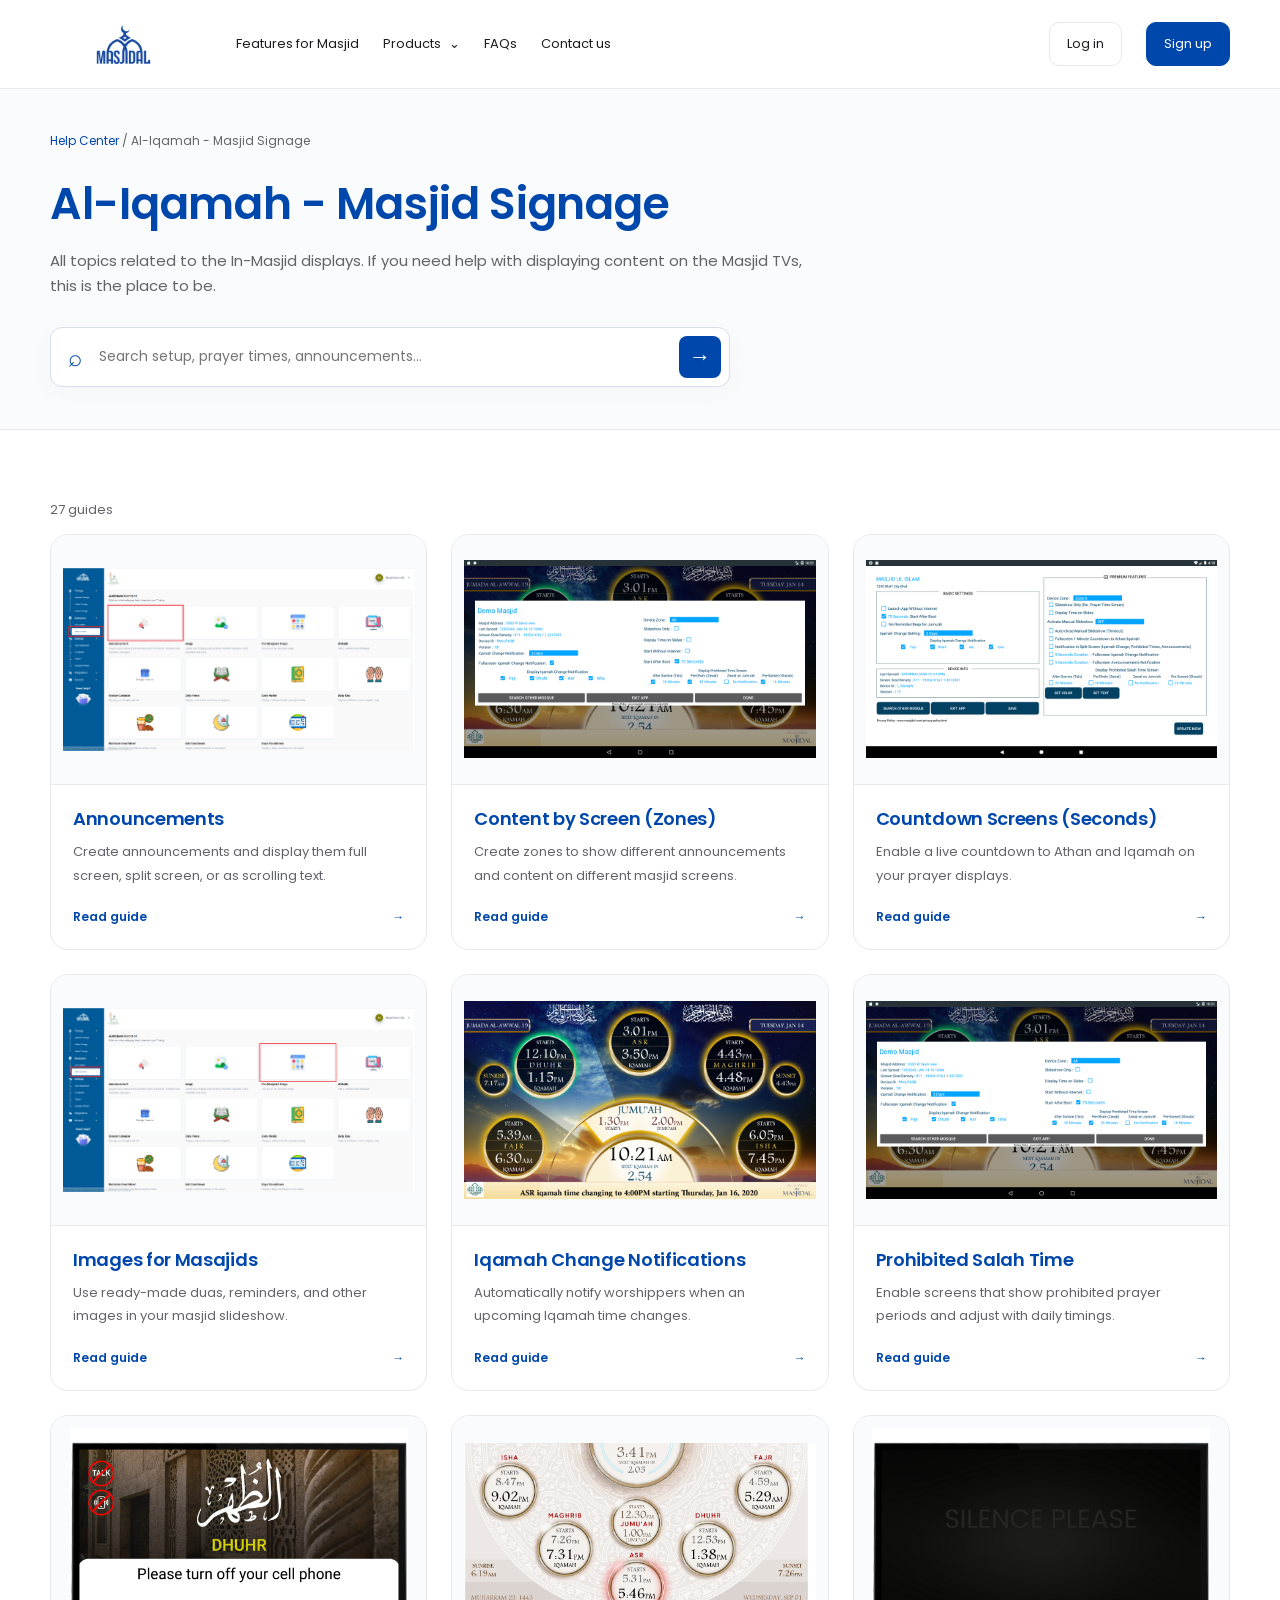
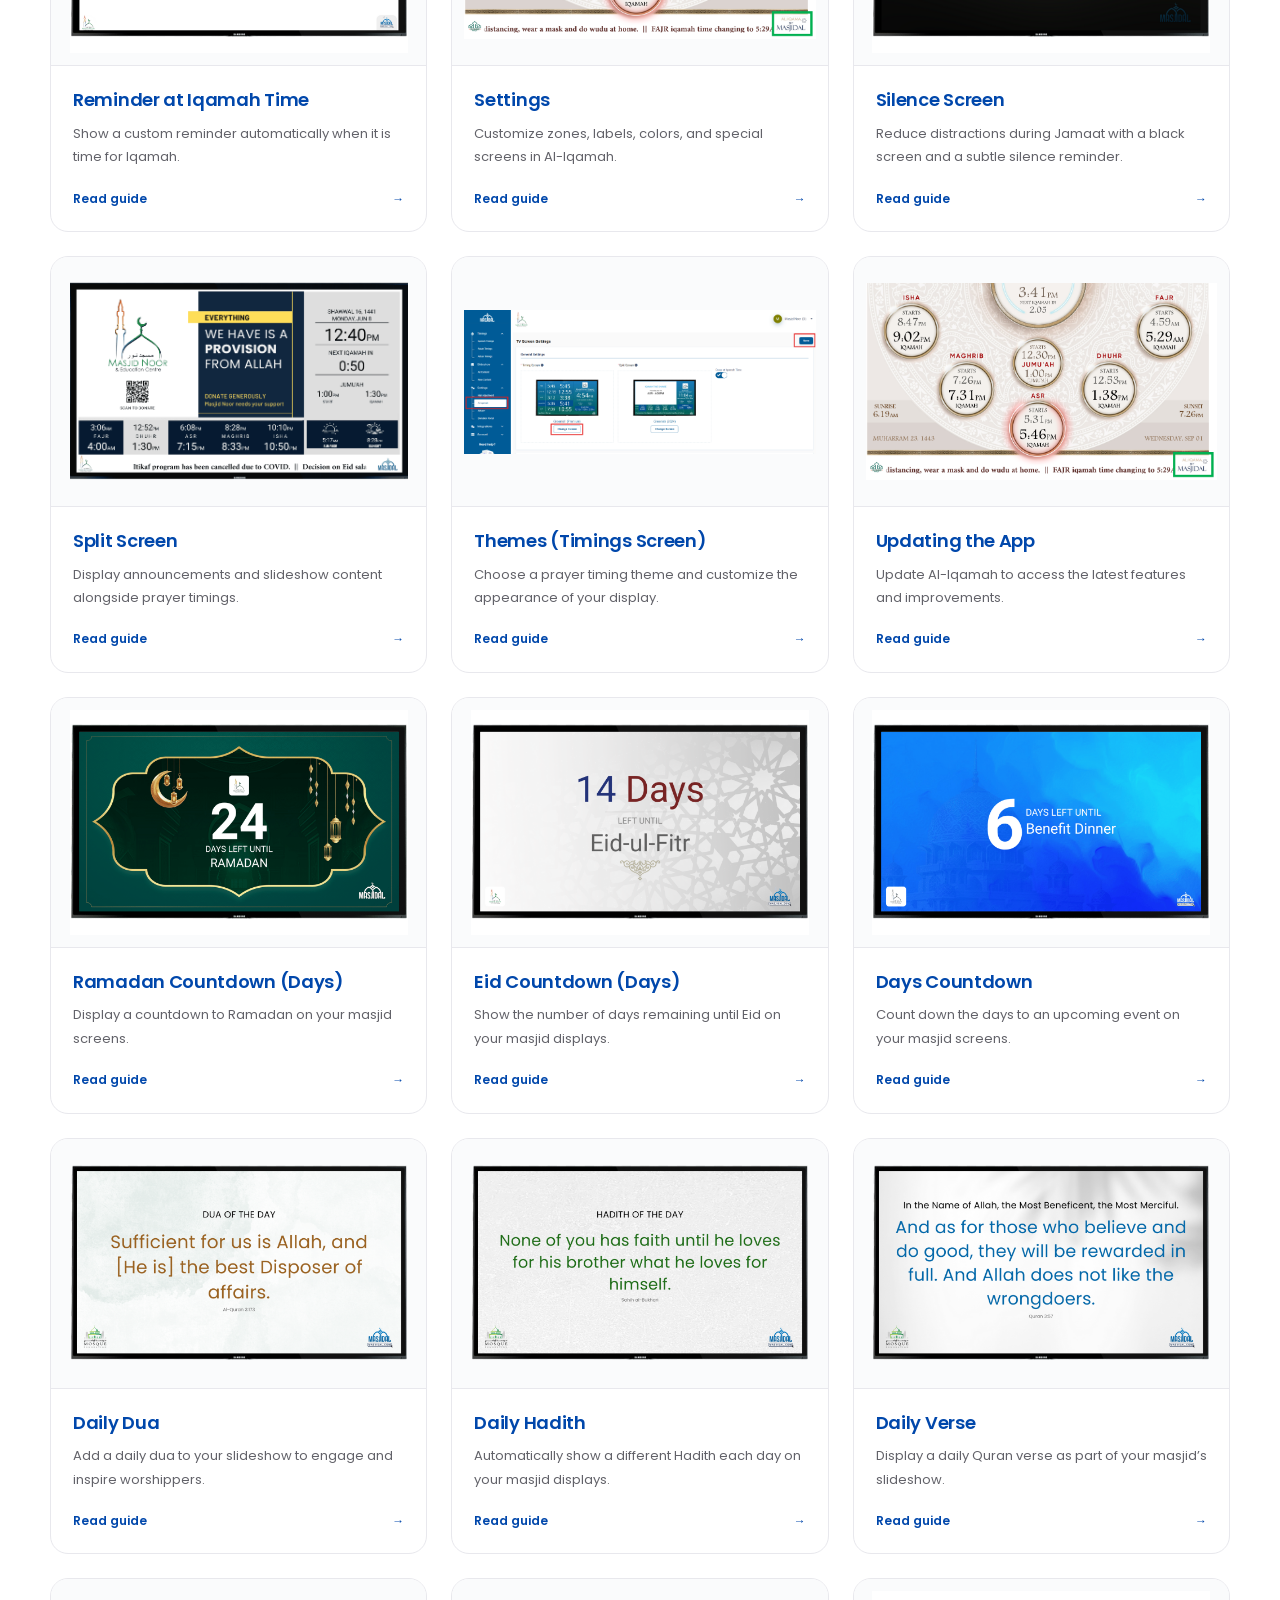
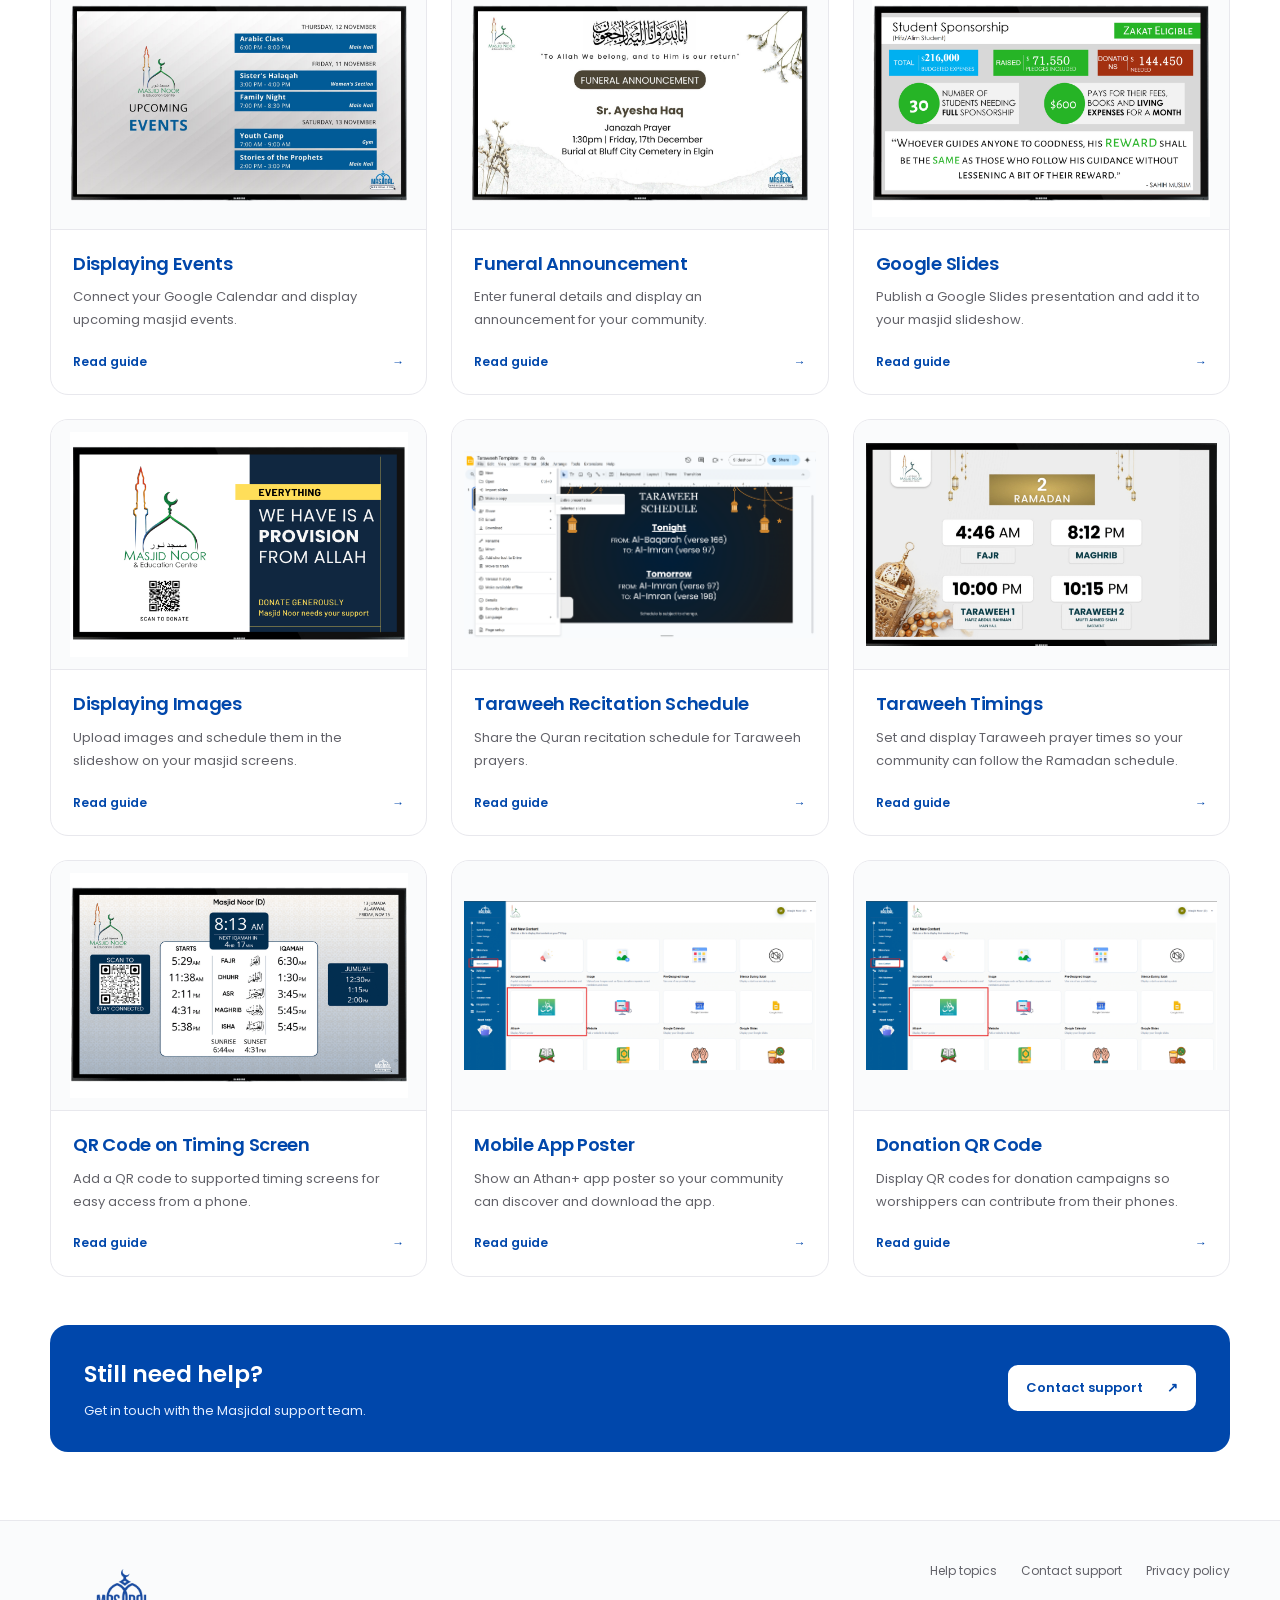
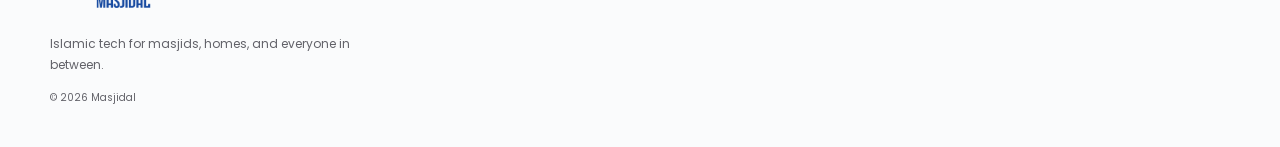
==== al-iqamah/index.html @ 34d56080 "Unify article typography, restore complete guides, and audit WordPress rollout" ====
<!doctype html><html lang="en"><head><meta charset="utf-8"><meta name="viewport" content="width=device-width,initial-scale=1"><title>Al-Iqamah - Masjid Signage | Masjidal Help</title><link rel="stylesheet" href="../assets/css/styles.css?v=c5d2ca8476e6"></head><body data-page="al-iqamah"><script src="../assets/js/data.js?v=c5d2ca8476e6"></script><script src="../assets/js/site.js?v=c5d2ca8476e6"></script><script src="../assets/js/pages.js?v=c5d2ca8476e6"></script></body></html>
---- assets/css/styles.css ----
@font-face{font-family:Poppins;src:url('../fonts/poppins-600.woff2') format('woff2');font-weight:600;font-style:normal;font-display:swap}
:root{--ink:#1d1d1f;--muted:#626269;--line:#e8e8ed;--surface:#fff;--surface-2:#fafbfc;--brand:#0047ab;--brand-dark:#003781;--brand-soft:#eef4fc;--shadow:0 12px 36px #0047ab0d;--radius:18px;--max:1180px}
*{box-sizing:border-box}html{scroll-behavior:smooth;scroll-padding-top:100px}body{margin:0;background:#fff;color:var(--ink);font-family:'Poppins',-apple-system,BlinkMacSystemFont,'Segoe UI',sans-serif;font-weight:400;line-height:1.7}h1,h2,h3,h4{font-family:Poppins,sans-serif;font-weight:600;color:var(--brand);line-height:1.3;letter-spacing:-.3px}a{color:inherit;text-decoration:none}img{display:block;max-width:100%;height:auto}button,input,summary{font:inherit}button,summary{cursor:pointer}a,button,input,summary{touch-action:manipulation}a:focus-visible,button:focus-visible,input:focus-visible,summary:focus-visible{outline:3px solid #0047ab;outline-offset:4px}a:hover{color:var(--brand)}.container{width:min(var(--max),calc(100% - 64px));margin-inline:auto}.skip-link{position:fixed;top:-100px;left:16px;background:white;padding:12px;z-index:100}.skip-link:focus{top:10px}.site-header{position:sticky;top:0;z-index:50;background:#fffffffa;border-bottom:1px solid var(--line)}.nav{min-height:88px;display:flex;align-items:center;gap:40px}.brand{display:inline-flex;flex-shrink:0;align-items:center}.brand-logo{width:146px;max-height:55px;object-fit:contain}.navigation{display:flex;align-items:center;justify-content:space-between;flex:1;gap:24px}.nav-links,.nav-actions{display:flex;align-items:center;gap:24px}.nav-link,.dropdown-toggle,.nav-btn{font-size:13px}.nav-btn{padding:10px 17px;border:1px solid var(--line);border-radius:10px;white-space:nowrap}.nav-btn.primary{background:var(--brand);color:white;border-color:var(--brand)}.dropdown{position:relative}.dropdown-toggle{list-style:none;display:flex;gap:8px;align-items:center;padding:12px 0}.dropdown-toggle::-webkit-details-marker{display:none}.dropdown-menu{position:absolute;left:-160px;top:100%;width:560px;padding:24px;background:white;border:1px solid var(--line);border-radius:16px;box-shadow:var(--shadow);display:grid;grid-template-columns:1fr 1fr;gap:24px}.dropdown-col h4{margin:0 0 12px;font-size:12px;text-transform:uppercase;letter-spacing:1px;color:var(--muted)}.dropdown-col a{display:block;padding:7px 0;font-size:13px}.mobile-menu{display:none}.hero{padding:76px 0 62px;background:linear-gradient(180deg,#f3f7fd,#fafbfc);border-bottom:1px solid var(--line)}.hero-inner{text-align:center;max-width:820px}.eyebrow{font-size:12px;font-weight:600;letter-spacing:2px;text-transform:uppercase;color:#007a00}.hero h1{font-size:clamp(36px,5vw,56px);line-height:1.15;margin:16px 0}.hero p{color:var(--muted);font-size:17px;margin:0}.search-wrap{position:relative;width:100%;max-width:680px;margin:28px auto 0}.search-input{width:100%;min-width:0;height:60px;background:white;border:1px solid #d6dfec;border-radius:12px;padding:0 60px 0 48px;font-size:14px;color:var(--ink);box-shadow:0 6px 24px #0047ab08}.search-icon{position:absolute;left:18px;top:11px;font-size:24px;color:var(--brand)}.search-submit{position:absolute;right:9px;top:9px;width:42px;height:42px;border:0;border-radius:8px;color:white;background:var(--brand);font-size:22px}.hero-links{display:flex;justify-content:center;gap:16px;flex-wrap:wrap;font-size:12px;margin-top:18px;color:var(--muted)}.hero-links a{text-decoration:underline;text-underline-offset:4px;color:var(--brand)}.section{padding:56px 0 20px}.section-header{display:flex;justify-content:space-between;align-items:end;gap:20px;margin-bottom:28px}.section-header h2{margin:8px 0;font-size:30px}.section-header p{margin:0;color:var(--muted);font-size:14px}.topic-count,.result-count{font-size:13px;color:var(--muted)}.topic-grid{display:grid;grid-template-columns:repeat(3,minmax(0,1fr));gap:24px}.topic-card{border:1px solid var(--line);border-radius:var(--radius);overflow:hidden;background:#fff;display:flex;flex-direction:column;transition:box-shadow .2s,border-color .2s,transform .2s}.topic-card:hover{transform:translateY(-3px);box-shadow:var(--shadow);border-color:#b4c9e7}.topic-image{aspect-ratio:3/2;background:var(--surface-2);overflow:hidden;padding:12px;border-bottom:1px solid var(--line)}.topic-image img{width:100%;height:100%;object-fit:contain}.topic-body{padding:22px;display:flex;flex-direction:column;flex:1}.topic-body h3{margin:0 0 10px;font-size:18px}.topic-body p{margin:0 0 20px;font-size:13px;line-height:1.8;color:var(--muted)}.topic-arrow{margin-top:auto;color:var(--brand);font-size:12px;font-weight:600;display:flex;justify-content:space-between}.cta-band{margin:48px 0;padding:30px 34px;background:var(--brand);border-radius:18px;color:white;display:flex;align-items:center;justify-content:space-between;gap:24px}.cta-band strong{font-size:23px;font-weight:600}.cta-band p{margin:6px 0 0;font-size:13px;color:#e2edff}.cta-btn{display:inline-flex;gap:24px;align-items:center;background:white;color:var(--brand);border-radius:10px;padding:12px 18px;font-size:13px;font-weight:600;white-space:nowrap}.site-footer{padding:40px 0;border-top:1px solid var(--line);background:var(--surface-2);color:var(--muted);font-size:12px}.footer-inner{display:flex;justify-content:space-between;gap:32px}.footer-inner p{max-width:340px}.footer-links{display:flex;align-items:start;gap:24px;flex-wrap:wrap}.page-heading{padding:42px 0;background:var(--surface-2);border-bottom:1px solid var(--line)}.breadcrumbs{font-size:12px;color:var(--muted);margin-bottom:24px;overflow-wrap:anywhere}.breadcrumbs a{color:var(--brand)}.page-heading h1{font-size:clamp(30px,4vw,44px);margin:0;max-width:900px}.category-description{color:var(--muted);max-width:760px;font-size:15px}.page-heading .search-wrap{margin-left:0}.article-wrap{display:grid;grid-template-columns:220px minmax(0,1fr);gap:64px;padding-top:44px;padding-bottom:40px}.article-sidebar{position:sticky;top:112px;align-self:start}.article-sidebar .eyebrow{margin-top:0}.article-sidebar a{display:block;font-size:12px;padding:10px 12px;border-radius:8px;color:var(--muted);margin-bottom:4px}.article-sidebar a.active,.article-sidebar a:hover{background:var(--brand-soft);color:var(--brand)}.article-content{min-width:0}.article-content h1{font-size:clamp(30px,4vw,42px);margin:0 0 16px}.source-link{font-size:12px;color:var(--muted);border-bottom:1px solid var(--line);padding-bottom:24px;margin-bottom:30px}.source-link a,.article-body a{color:var(--brand);text-decoration:underline;text-underline-offset:3px}.article-body{font-family:inherit;font-size:16px;line-height:1.85;overflow-wrap:anywhere}.article-body p{margin:0 0 20px}.article-body h2{font-size:23px;margin:36px 0 16px}.article-body figure{margin:28px 0}.article-body img{max-height:900px;object-fit:contain;margin:auto;border:1px solid var(--line);border-radius:10px}.article-body li{padding-left:4px;margin-bottom:10px}.article-body pre,.article-body code{white-space:pre-wrap;overflow-wrap:anywhere}.article-body table{display:block;overflow:auto;max-width:100%}.resource-link{display:inline-block;padding:14px 18px;background:var(--brand-soft);border-radius:10px}.empty{grid-column:1/-1;text-align:center;padding:60px 24px;border:1px dashed var(--line);border-radius:16px;color:var(--muted)}
@media(max-width:1050px){.nav{gap:24px}.nav-links,.nav-actions{gap:16px}.nav-link,.dropdown-toggle{font-size:12px}.brand-logo{width:125px}.navigation{gap:16px}.article-wrap{gap:32px;grid-template-columns:190px minmax(0,1fr)}}
@media(max-width:860px){.nav{min-height:76px;justify-content:space-between;flex-wrap:wrap;gap:0}.mobile-menu{display:block;border:1px solid var(--line);border-radius:8px;padding:9px 12px;background:#fff;font-size:13px}.navigation{display:none;flex-basis:100%;padding:20px 0;align-items:stretch;gap:20px}.navigation.open{display:flex;flex-direction:column}.nav-links{align-items:stretch;flex-direction:column;gap:8px}.nav-link{padding:10px 0;font-size:14px}.dropdown-toggle{font-size:14px}.dropdown-menu{position:static;width:100%;box-shadow:none;margin-top:8px;padding:18px}.nav-actions{display:flex}.topic-grid{grid-template-columns:repeat(2,minmax(0,1fr))}.article-wrap{grid-template-columns:minmax(0,1fr)}.article-sidebar{position:static;display:flex;overflow:auto;gap:6px;padding-bottom:12px}.article-sidebar .eyebrow{display:none}.article-sidebar a{white-space:nowrap;flex-shrink:0;margin:0}.footer-links{flex-direction:column;gap:12px}}
@media(max-width:560px){.container{width:calc(100% - 36px)}.hero{padding:48px 0 38px}.hero p{font-size:15px}.hero h1{font-size:36px}.search-input{font-size:13px;height:58px;padding-left:40px}.search-icon{left:14px}.hero-links{gap:10px 14px}.hero-links span{flex-basis:100%}.section{padding-top:36px}.section-header h2{font-size:26px}.topic-count{display:none}.topic-grid{grid-template-columns:minmax(0,1fr);gap:20px}.topic-body{padding:22px}.topic-image{aspect-ratio:3/2}.cta-band{padding:26px;flex-direction:column;align-items:flex-start;margin:36px 0}.cta-band strong{font-size:22px}.footer-inner{flex-direction:column}.page-heading{padding:30px 0}.article-wrap{padding-top:24px;gap:24px}.article-content h1{font-size:30px}.article-body{font-size:16px}.dropdown-menu{grid-template-columns:1fr}.section-header{margin-bottom:22px}.article-body h2{font-size:21px}}
@media(prefers-reduced-motion:reduce){html{scroll-behavior:auto}*{transition:none!important}}
.article-wrap{display:block;max-width:900px;padding-top:42px}
.article-body pre{margin:24px 0;padding:22px;background:#f3f6fb;border:1px solid #d6e1f0;border-radius:12px;font-size:13px;line-height:1.8;overflow-x:auto;white-space:pre;overflow-wrap:normal}
.article-body pre code{white-space:pre;overflow-wrap:normal;background:transparent;padding:0}
.article-body code{font-family:Consolas,monospace;font-size:.9em;background:#eef4fc;border-radius:4px;padding:2px 5px;color:#003781}
.guide-note{border-left:4px solid var(--brand);border-radius:0 10px 10px 0;background:var(--brand-soft);padding:20px 24px;margin:28px 0}
.guide-note p:last-child{margin-bottom:0}
.article-body .table-scroll{overflow-x:auto;margin:24px 0;border:1px solid var(--line);border-radius:10px}
.article-body table{display:table;border-collapse:collapse;width:100%;font-size:14px}
.article-body th,.article-body td{padding:14px 16px;border-bottom:1px solid var(--line);text-align:left;vertical-align:top}
.article-body th{background:var(--brand-soft);font-weight:600;color:var(--brand)}
.article-body tr:last-child td{border-bottom:0}
.back-to-guides{display:inline-flex;margin-top:32px;color:var(--brand);font-size:14px}
@media(max-width:560px){.article-wrap{padding-top:28px}.article-body pre{padding:16px;font-size:12px}.article-body th,.article-body td{padding:12px}.guide-note{padding:18px}}

@font-face{font-family:Poppins;src:url(../fonts/poppins-400.ttf);font-weight:400;font-style:normal;font-display:swap}
@font-face{font-family:Poppins;src:url(../fonts/poppins-500.ttf);font-weight:500;font-style:normal;font-display:swap}
@font-face{font-family:Poppins;src:url(../fonts/poppins-700.ttf);font-weight:700;font-style:normal;font-display:swap}
.email-dialog{width:min(460px,calc(100% - 32px));max-height:calc(100dvh - 32px);overflow-y:auto;margin:auto;border:1px solid var(--line);border-radius:18px;padding:26px;color:var(--ink);box-shadow:0 20px 80px #0003}
.email-dialog::backdrop{background:#14233980}
.email-dialog-head{display:flex;align-items:center;justify-content:space-between;gap:16px}
.email-dialog h2{font-size:22px;margin:0}
.email-dialog p{font-size:14px;color:var(--muted)}
.email-close{background:white;border:1px solid var(--line);border-radius:8px;font-size:24px;line-height:1;width:40px;height:40px;flex-shrink:0}
.email-dialog input{width:100%;padding:12px;border:1px solid var(--line);border-radius:8px;font-size:15px;color:var(--ink);background:var(--surface-2)}
.email-services{display:grid;grid-template-columns:1fr 1fr;gap:10px;margin-top:18px}
.email-services a,.email-services button{display:flex;align-items:center;justify-content:center;text-align:center;min-height:48px;padding:10px;border:1px solid #d6dfec;border-radius:8px;background:var(--brand-soft);color:var(--brand);font-size:13px;font-weight:600}
.email-services a:first-child{grid-column:1/-1;background:var(--brand);color:white}
.email-services button{grid-column:1/-1;background:white}
.email-dialog .email-hint{font-size:12px;margin-bottom:0}
.email-dialog #emailStatus{color:var(--brand);margin-bottom:0}

/* Shared article typography; imported guides use the same styles as Widgets. */
.article-body h2{font-size:23px;font-weight:600;margin:36px 0 16px}
.article-body h3{font-size:19px;font-weight:600;margin:28px 0 12px}
.article-body h2:first-child,.article-body h3:first-child{margin-top:0}
.article-body p,.article-body li,.article-body td,.article-body blockquote{font-family:inherit}
.article-body strong,.article-body b{font-weight:600}
.article-body blockquote{margin:24px 0;padding:18px 24px;border-left:4px solid var(--brand);background:var(--brand-soft)}
.article-body figure figcaption{font-size:12px;color:var(--muted);margin-top:10px}
@media(max-width:560px){.article-body h2{font-size:21px}.article-body h3{font-size:18px}}

.article-body .article-kicker{font-family:inherit;color:var(--muted);font-size:12px;font-weight:600;letter-spacing:1px;text-transform:uppercase;margin-bottom:16px}
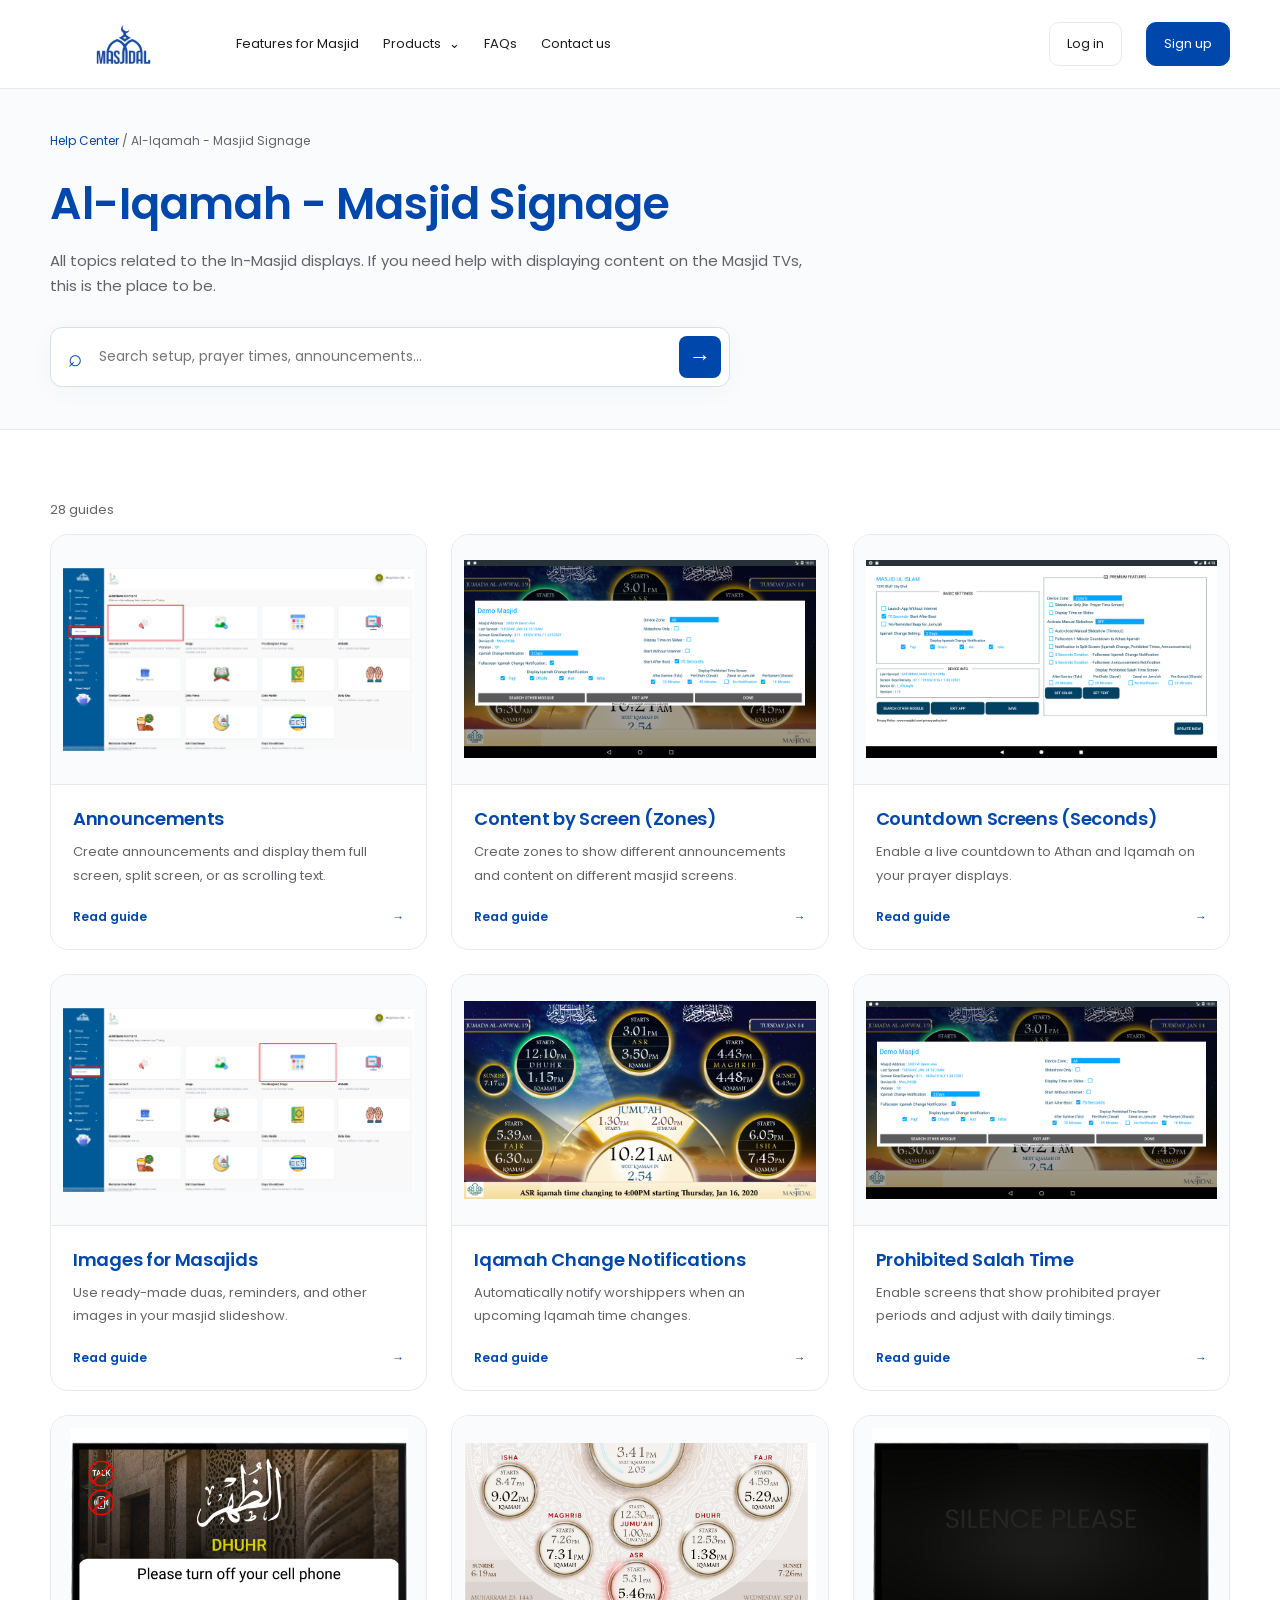
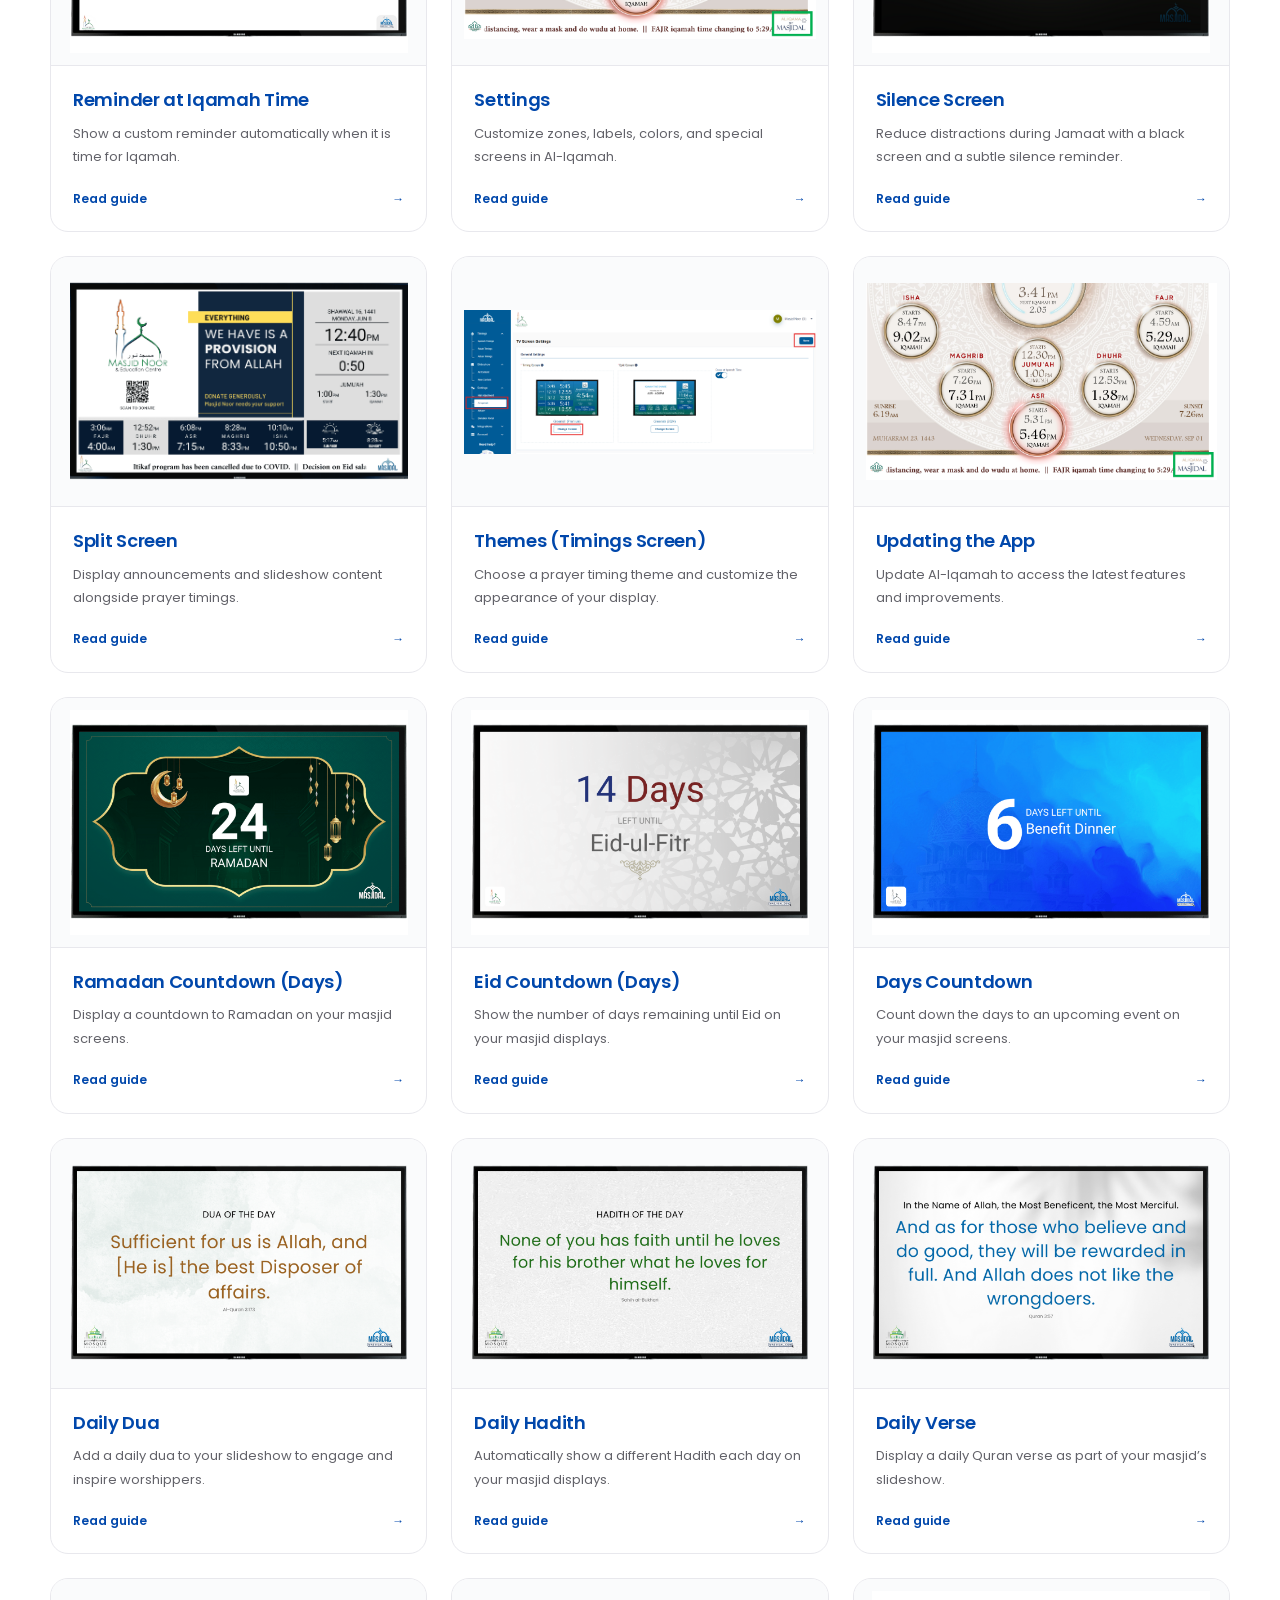
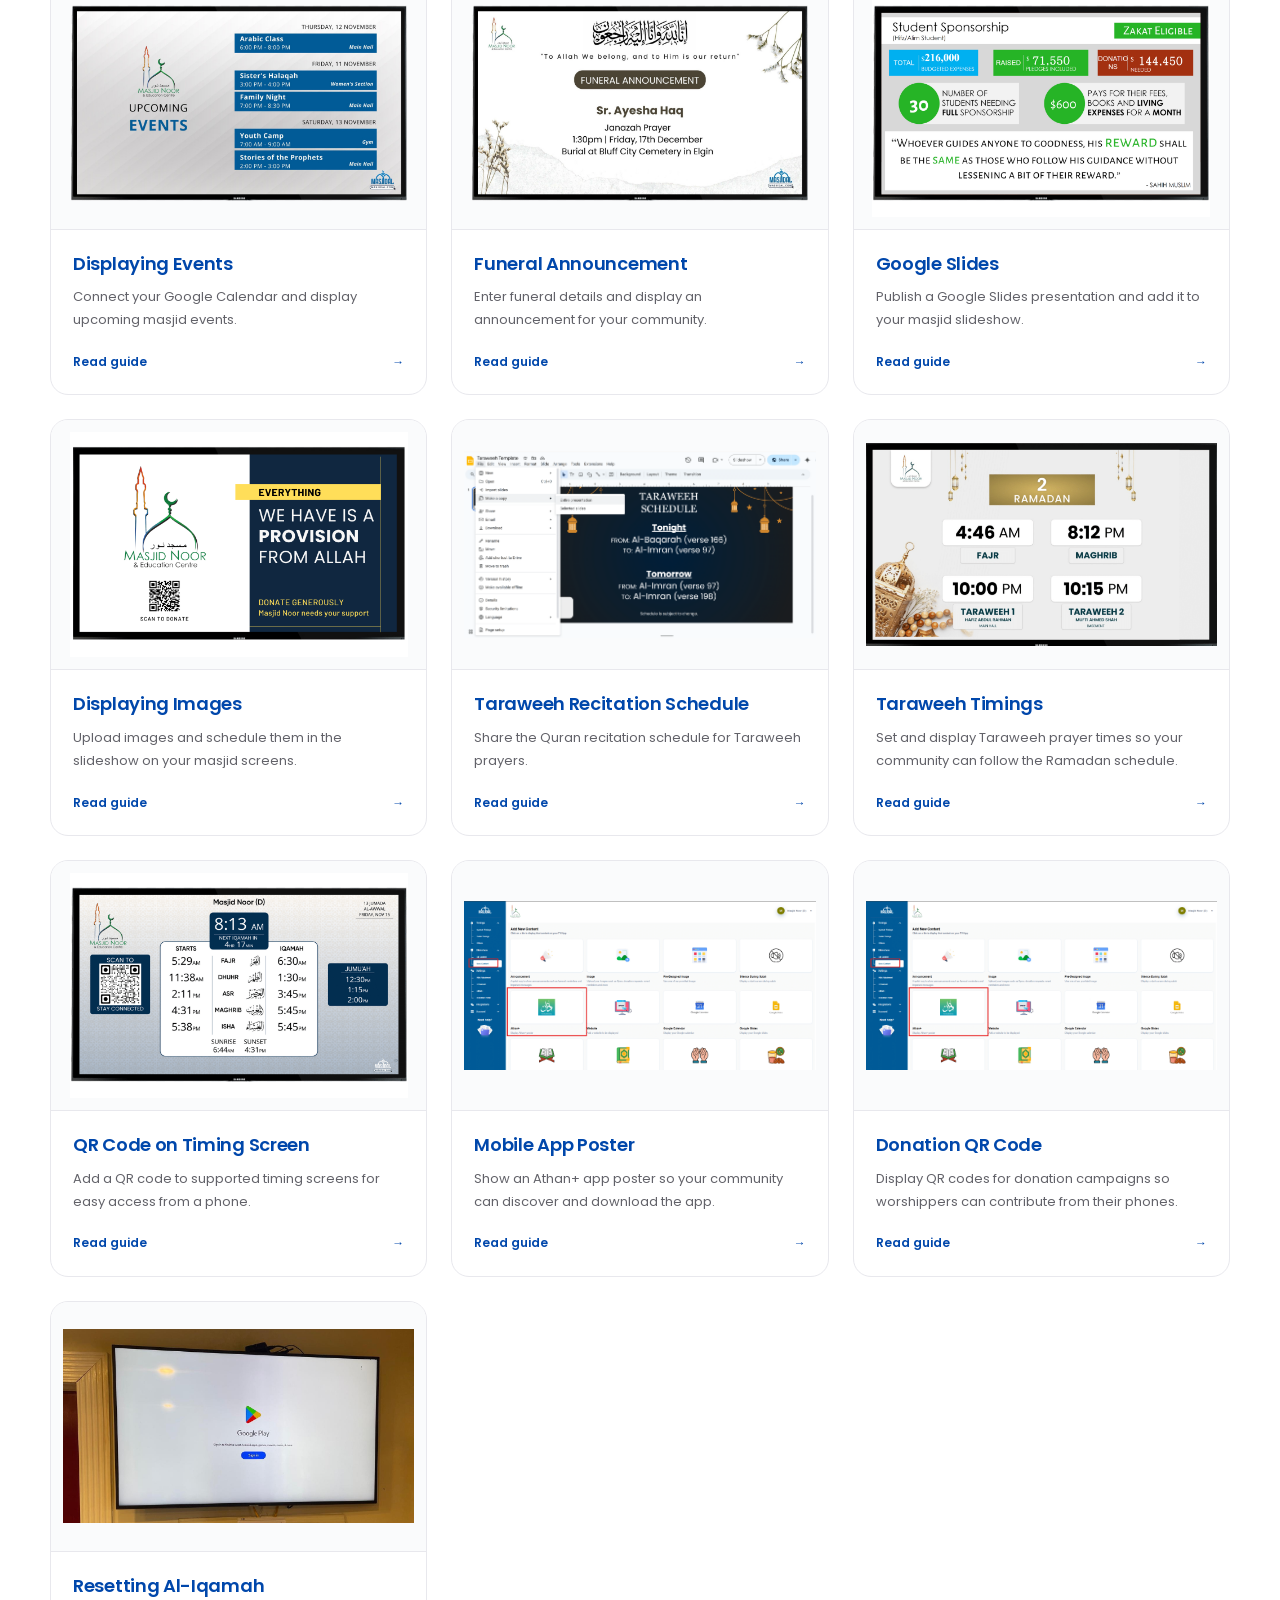
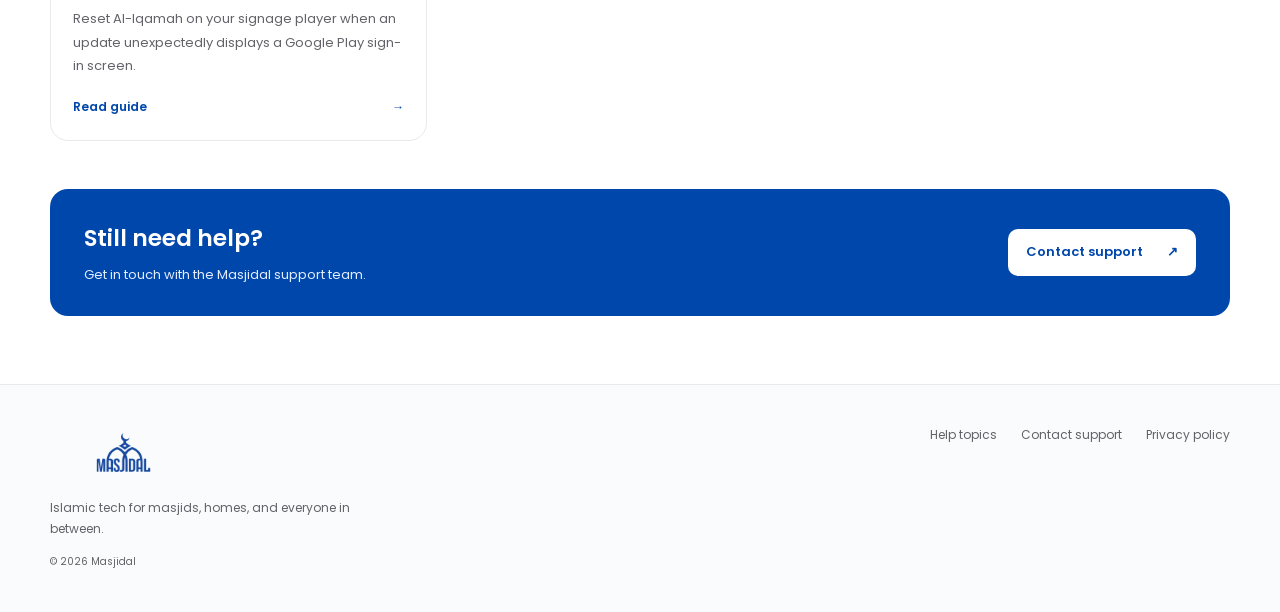
==== commit 87212670: "Restore missing published guides and verify full site and hosting package" ====
--- a/al-iqamah/index.html
+++ b/al-iqamah/index.html
@@ -1 +1 @@
-<!doctype html><html lang="en"><head><meta charset="utf-8"><meta name="viewport" content="width=device-width,initial-scale=1"><title>Al-Iqamah - Masjid Signage | Masjidal Help</title><link rel="stylesheet" href="../assets/css/styles.css?v=c5d2ca8476e6"></head><body data-page="al-iqamah"><script src="../assets/js/data.js?v=c5d2ca8476e6"></script><script src="../assets/js/site.js?v=c5d2ca8476e6"></script><script src="../assets/js/pages.js?v=c5d2ca8476e6"></script></body></html>
+<!doctype html><html lang="en"><head><meta charset="utf-8"><meta name="viewport" content="width=device-width,initial-scale=1"><title>Al-Iqamah - Masjid Signage | Masjidal Help</title><link rel="stylesheet" href="../assets/css/styles.css?v=4e93f2448fd8"></head><body data-page="al-iqamah"><script src="../assets/js/data.js?v=4e93f2448fd8"></script><script src="../assets/js/site.js?v=4e93f2448fd8"></script><script src="../assets/js/pages.js?v=4e93f2448fd8"></script></body></html>
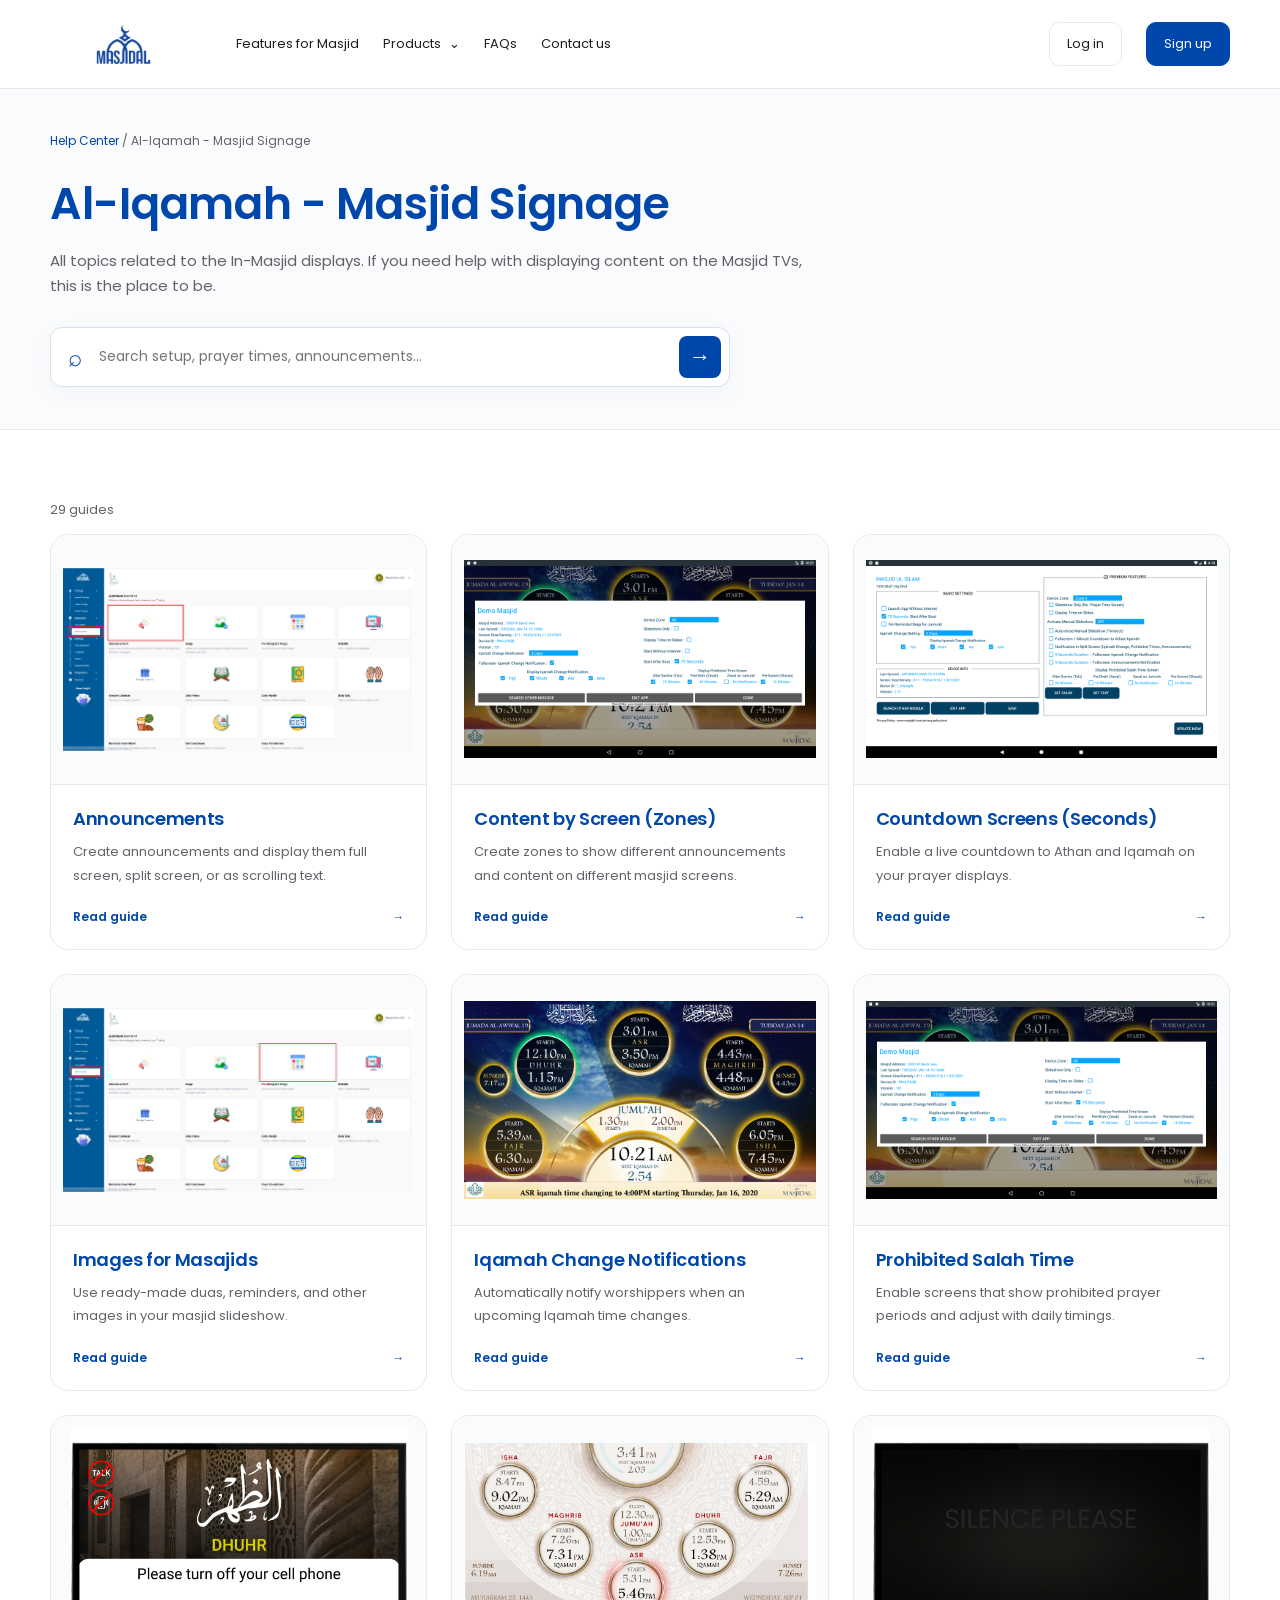
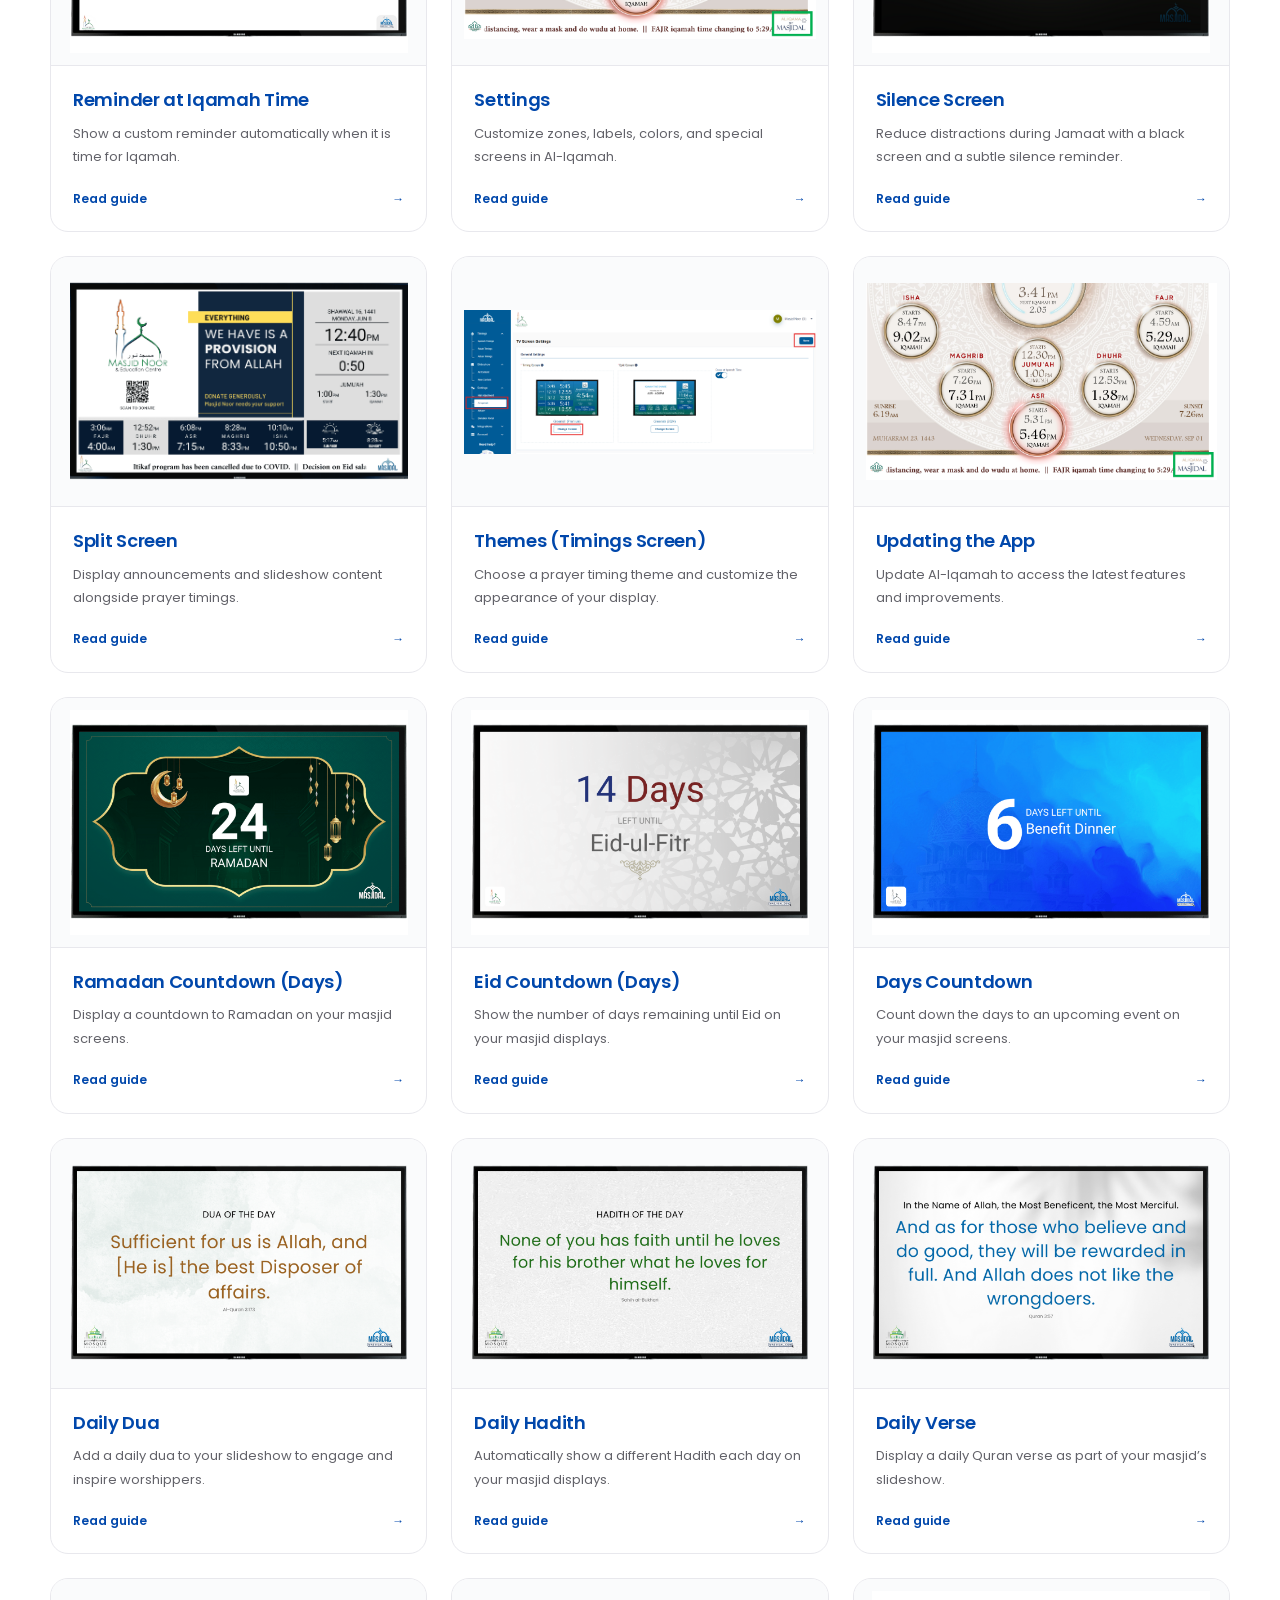
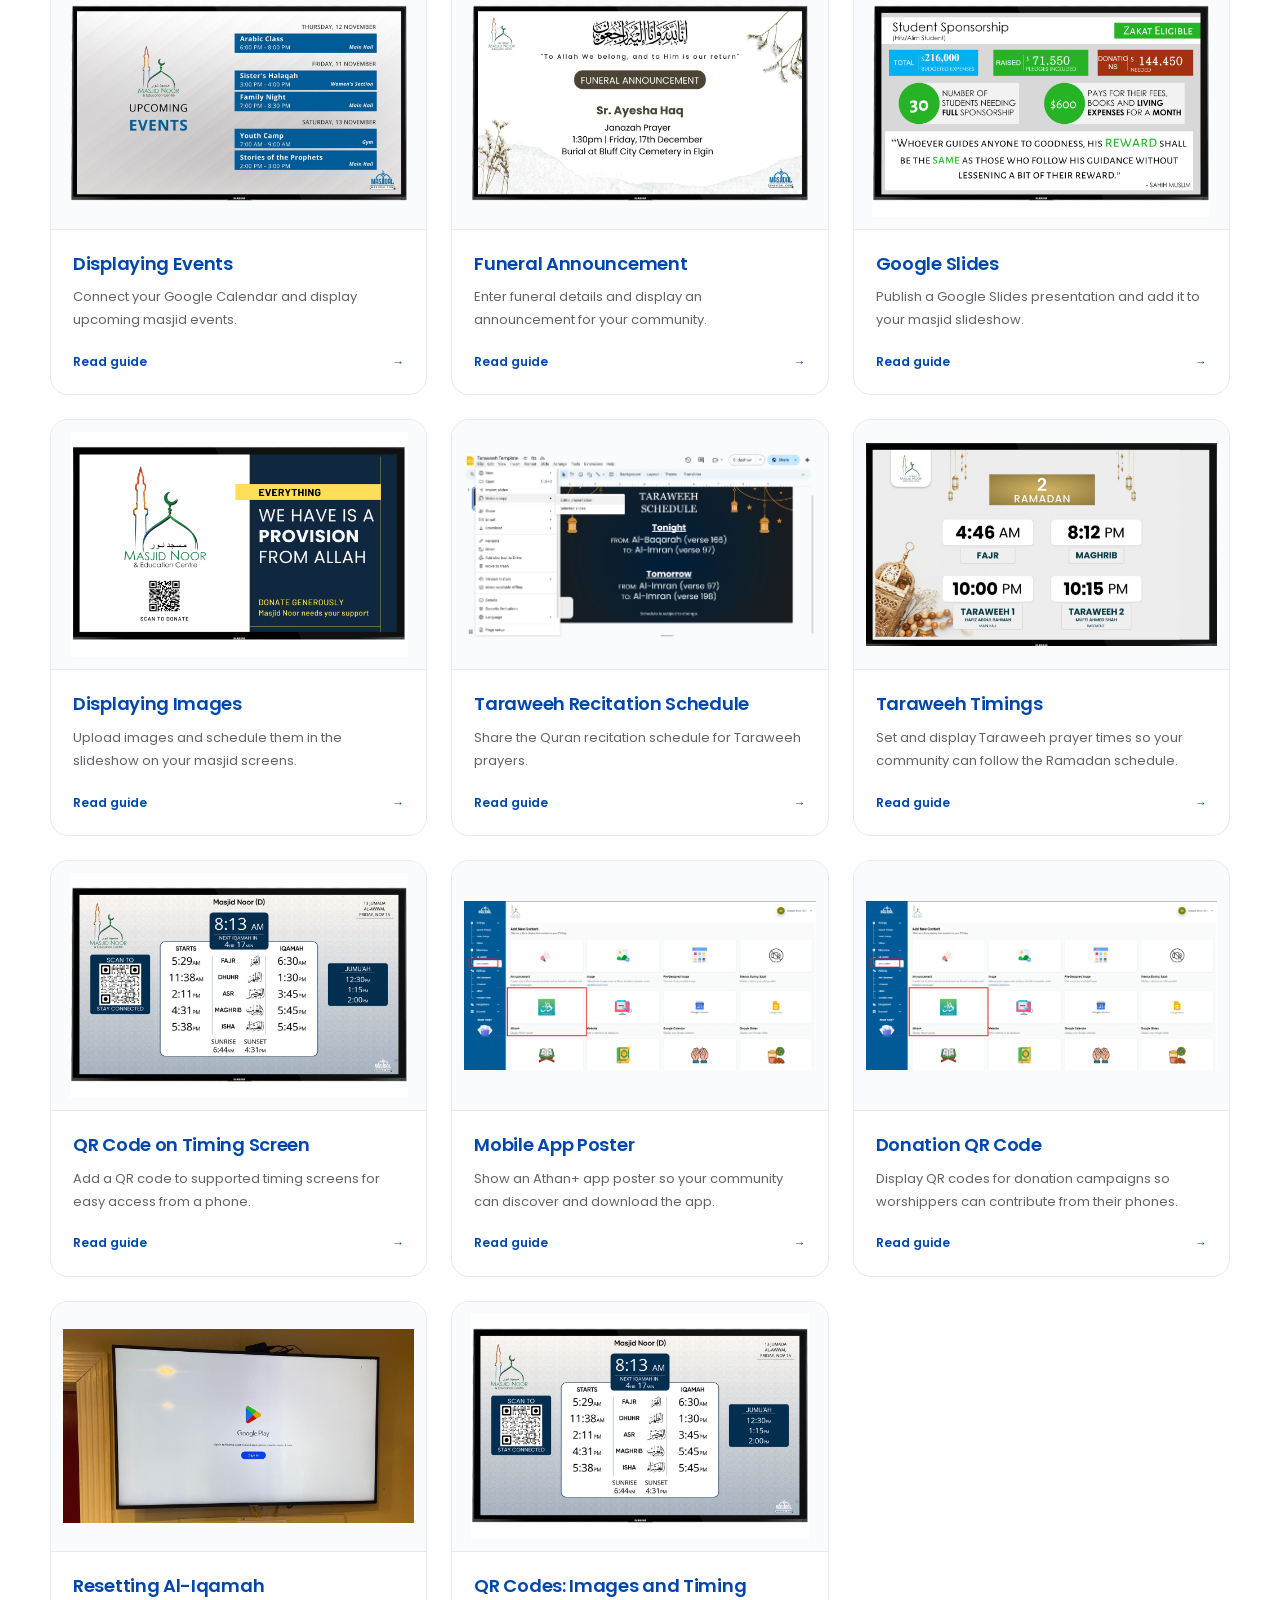
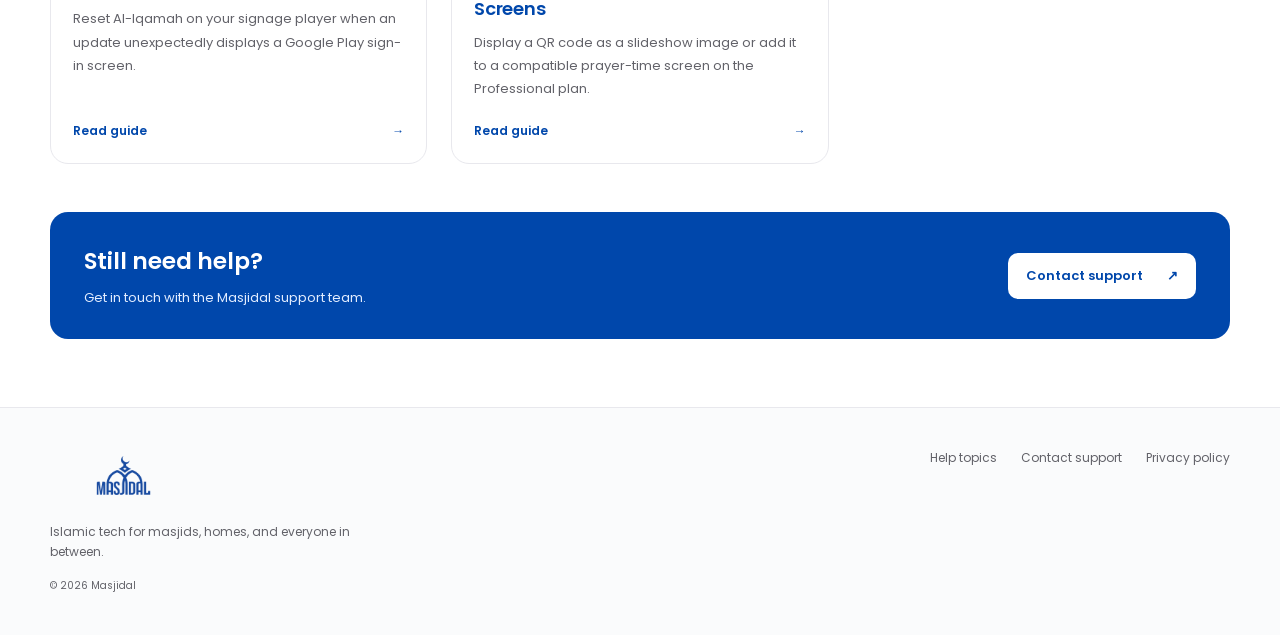
==== commit bddb61c8: "Add general QR code guide and prepare DST troubleshooting draft" ====
--- a/al-iqamah/index.html
+++ b/al-iqamah/index.html
@@ -1 +1 @@
-<!doctype html><html lang="en"><head><meta charset="utf-8"><meta name="viewport" content="width=device-width,initial-scale=1"><title>Al-Iqamah - Masjid Signage | Masjidal Help</title><link rel="stylesheet" href="../assets/css/styles.css?v=4e93f2448fd8"></head><body data-page="al-iqamah"><script src="../assets/js/data.js?v=4e93f2448fd8"></script><script src="../assets/js/site.js?v=4e93f2448fd8"></script><script src="../assets/js/pages.js?v=4e93f2448fd8"></script></body></html>
+<!doctype html><html lang="en"><head><meta charset="utf-8"><meta name="viewport" content="width=device-width,initial-scale=1"><title>Al-Iqamah - Masjid Signage | Masjidal Help</title><link rel="stylesheet" href="../assets/css/styles.css?v=0948e8e59a19"></head><body data-page="al-iqamah"><script src="../assets/js/data.js?v=0948e8e59a19"></script><script src="../assets/js/site.js?v=0948e8e59a19"></script><script src="../assets/js/pages.js?v=0948e8e59a19"></script></body></html>
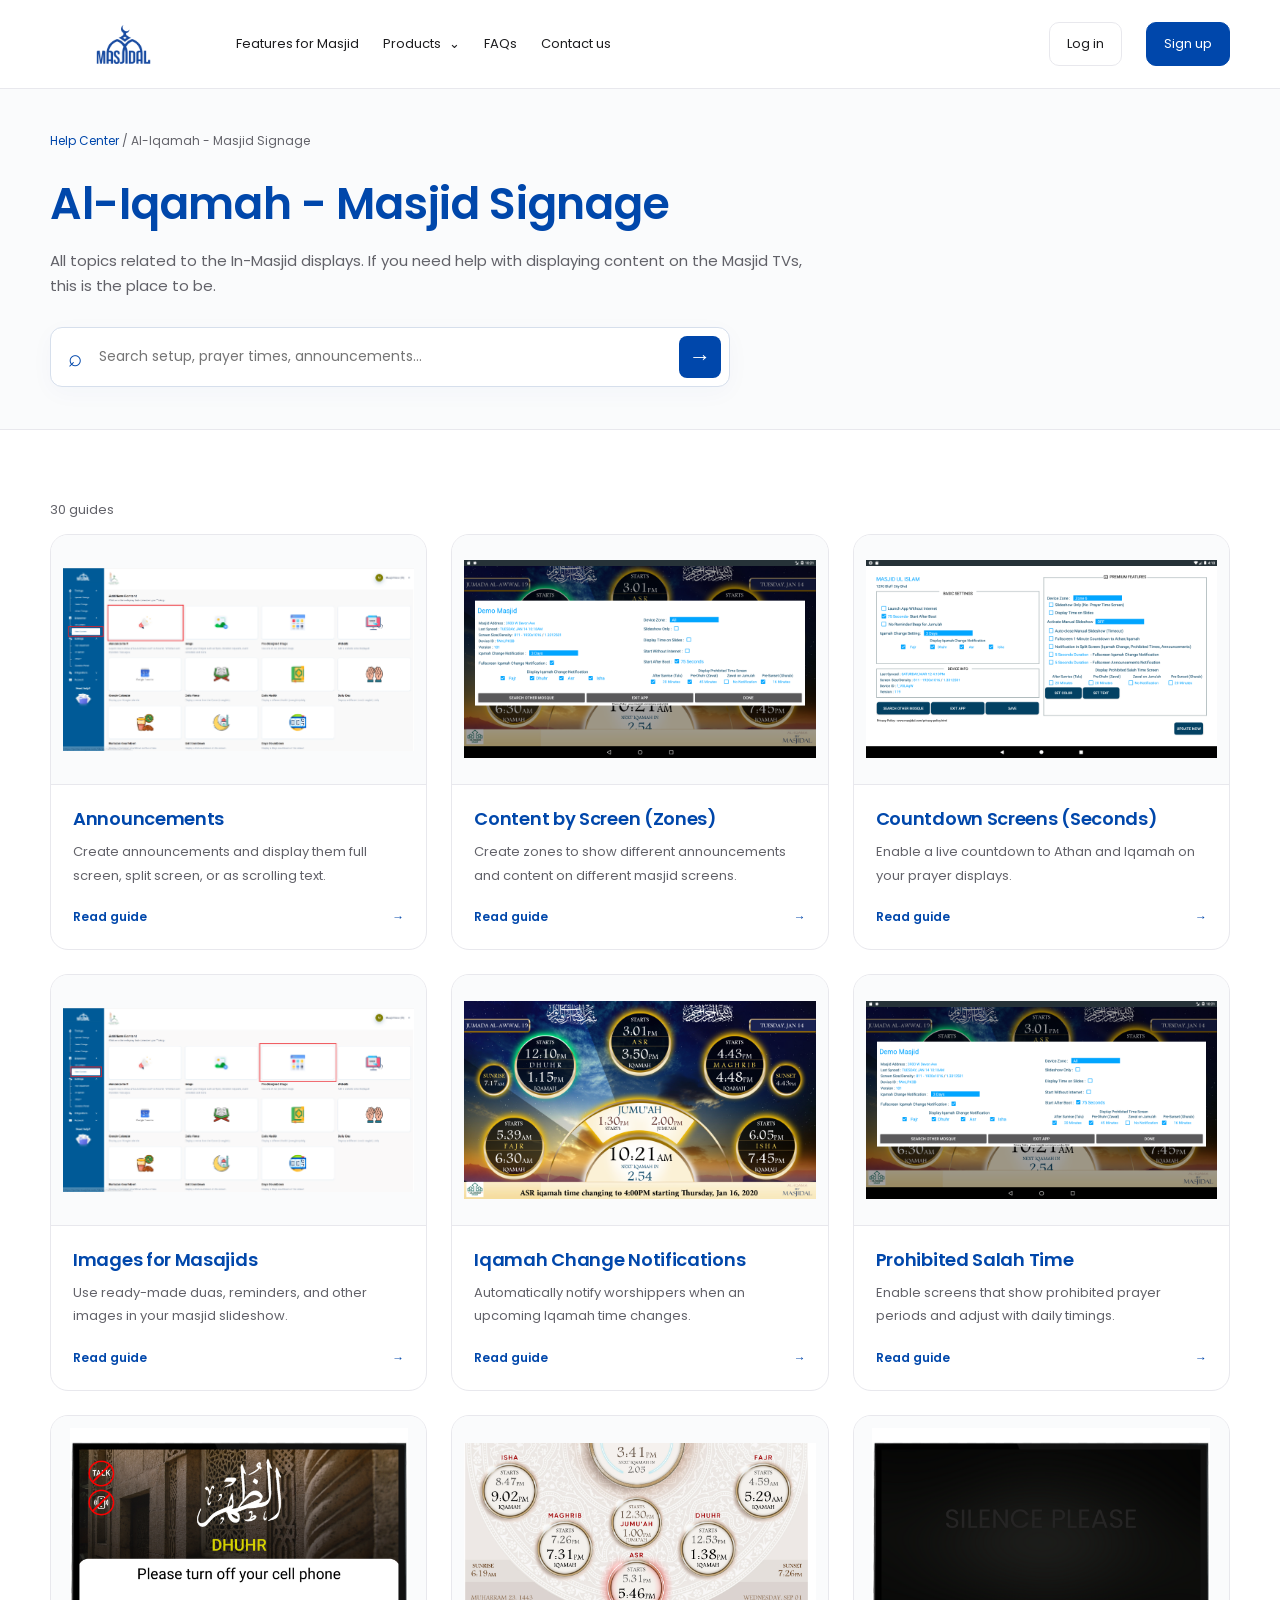
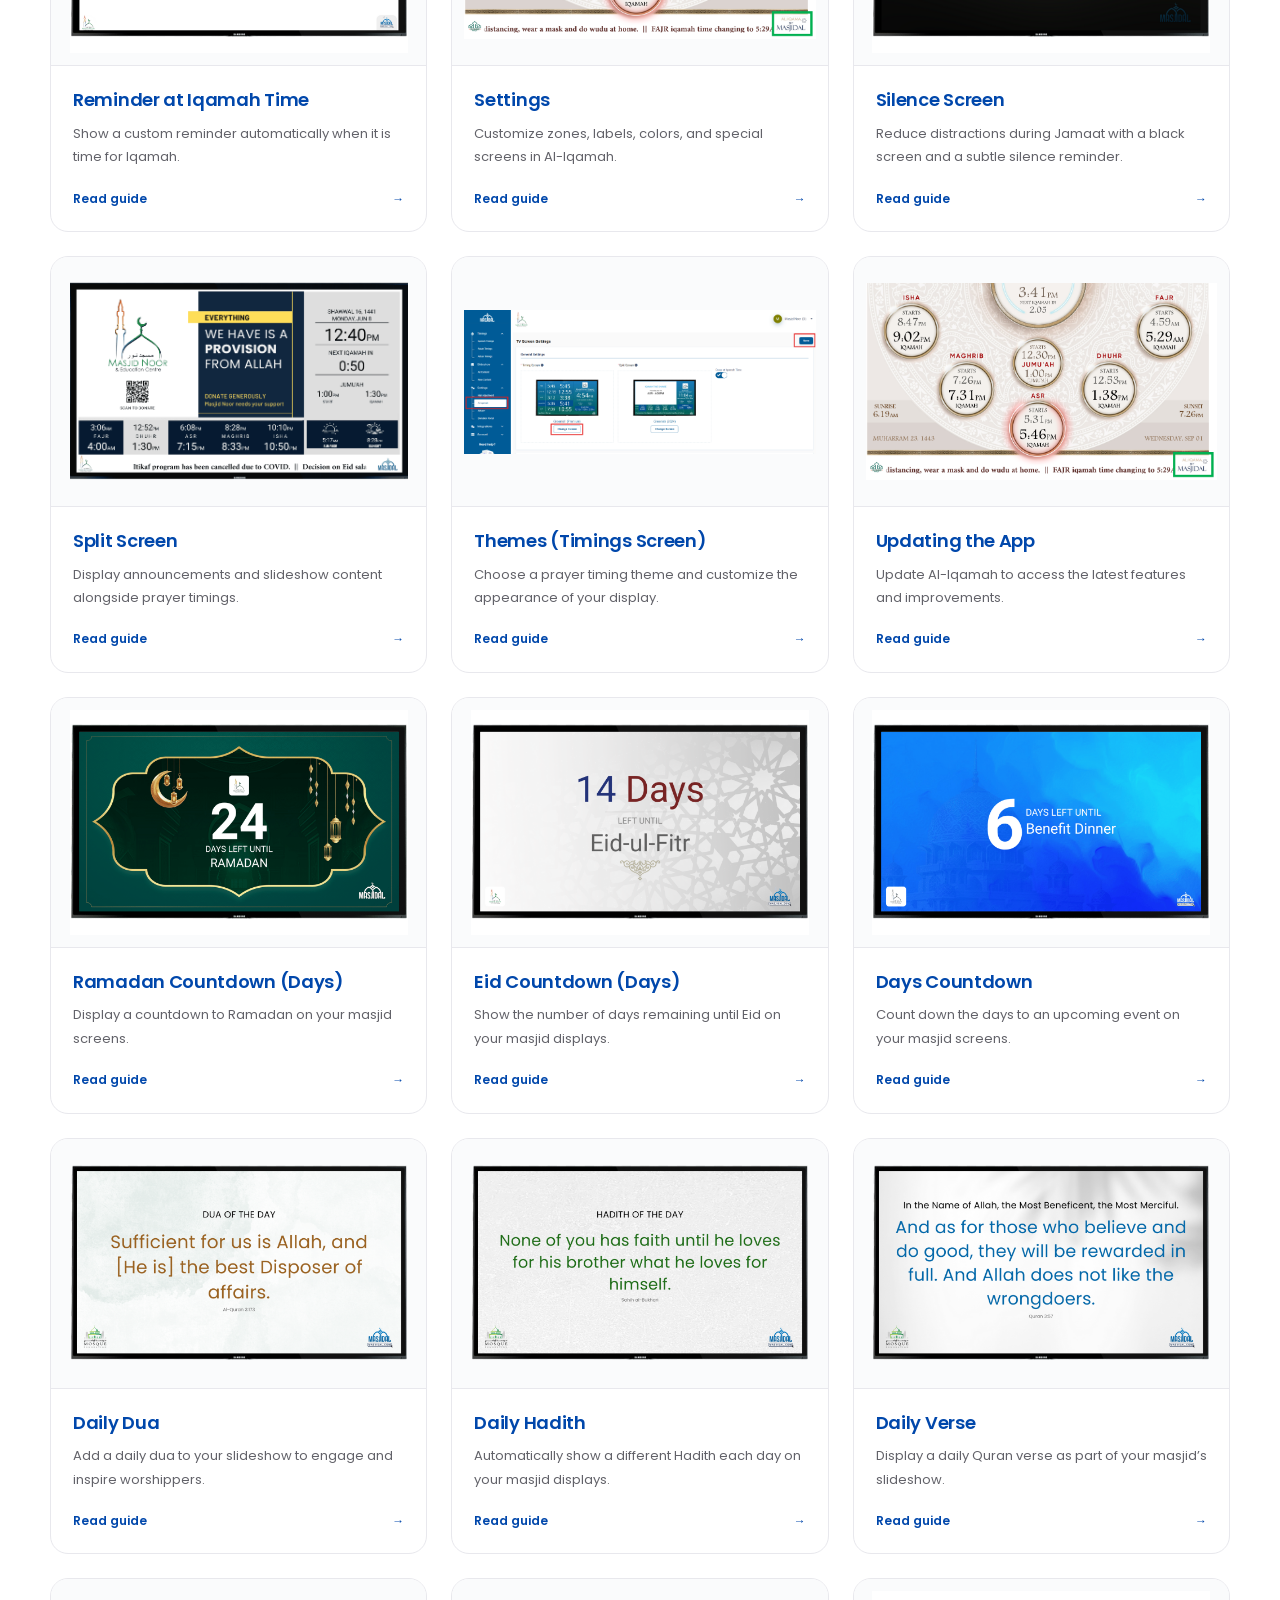
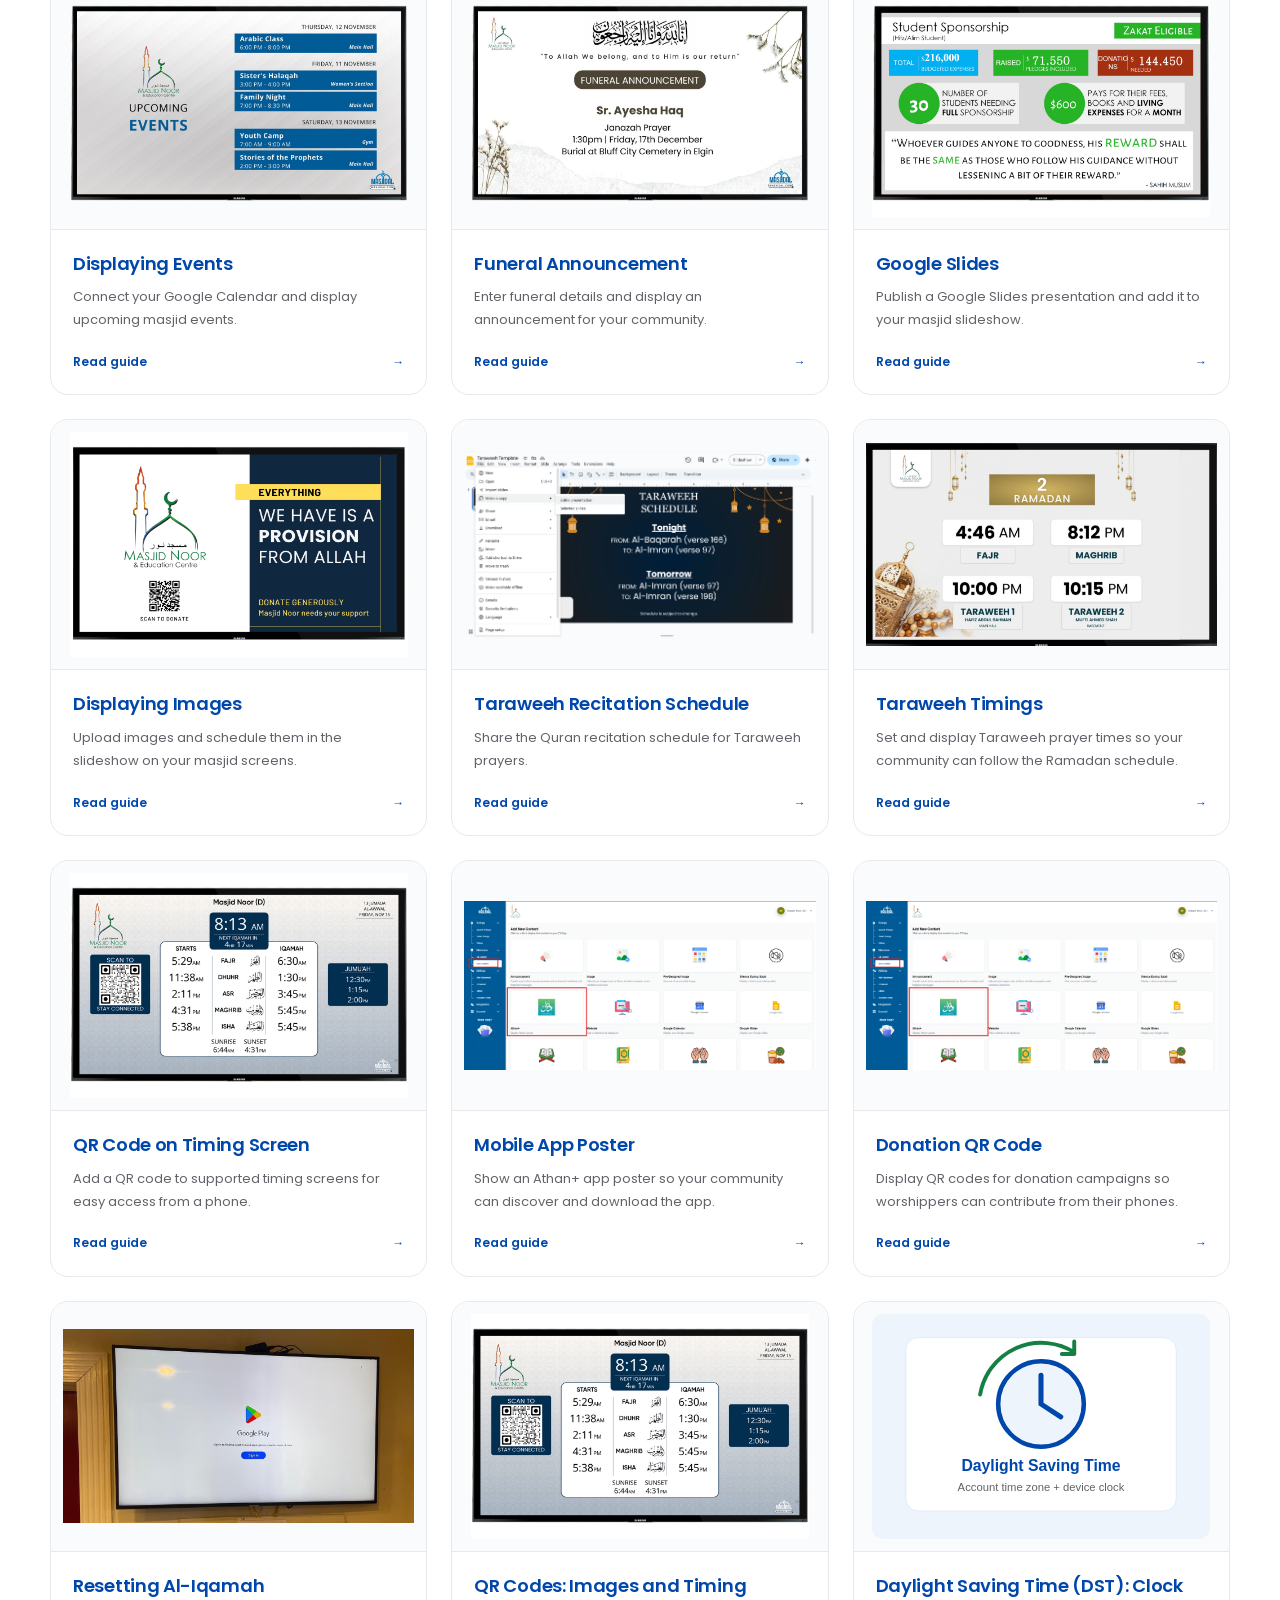
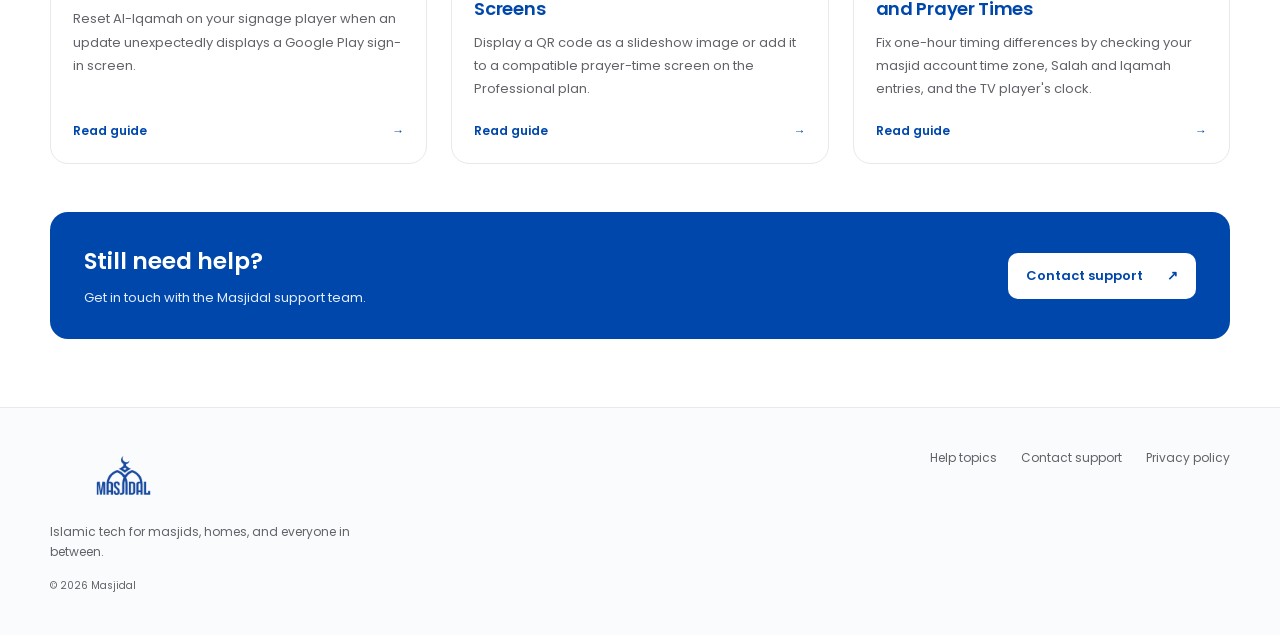
==== commit ec1c4599: "Complete DST guide with account timezone and device clock checks" ====
--- a/al-iqamah/index.html
+++ b/al-iqamah/index.html
@@ -1 +1 @@
-<!doctype html><html lang="en"><head><meta charset="utf-8"><meta name="viewport" content="width=device-width,initial-scale=1"><title>Al-Iqamah - Masjid Signage | Masjidal Help</title><link rel="stylesheet" href="../assets/css/styles.css?v=0948e8e59a19"></head><body data-page="al-iqamah"><script src="../assets/js/data.js?v=0948e8e59a19"></script><script src="../assets/js/site.js?v=0948e8e59a19"></script><script src="../assets/js/pages.js?v=0948e8e59a19"></script></body></html>
+<!doctype html><html lang="en"><head><meta charset="utf-8"><meta name="viewport" content="width=device-width,initial-scale=1"><title>Al-Iqamah - Masjid Signage | Masjidal Help</title><link rel="stylesheet" href="../assets/css/styles.css?v=e894c1b38743"></head><body data-page="al-iqamah"><script src="../assets/js/data.js?v=e894c1b38743"></script><script src="../assets/js/site.js?v=e894c1b38743"></script><script src="../assets/js/pages.js?v=e894c1b38743"></script></body></html>
